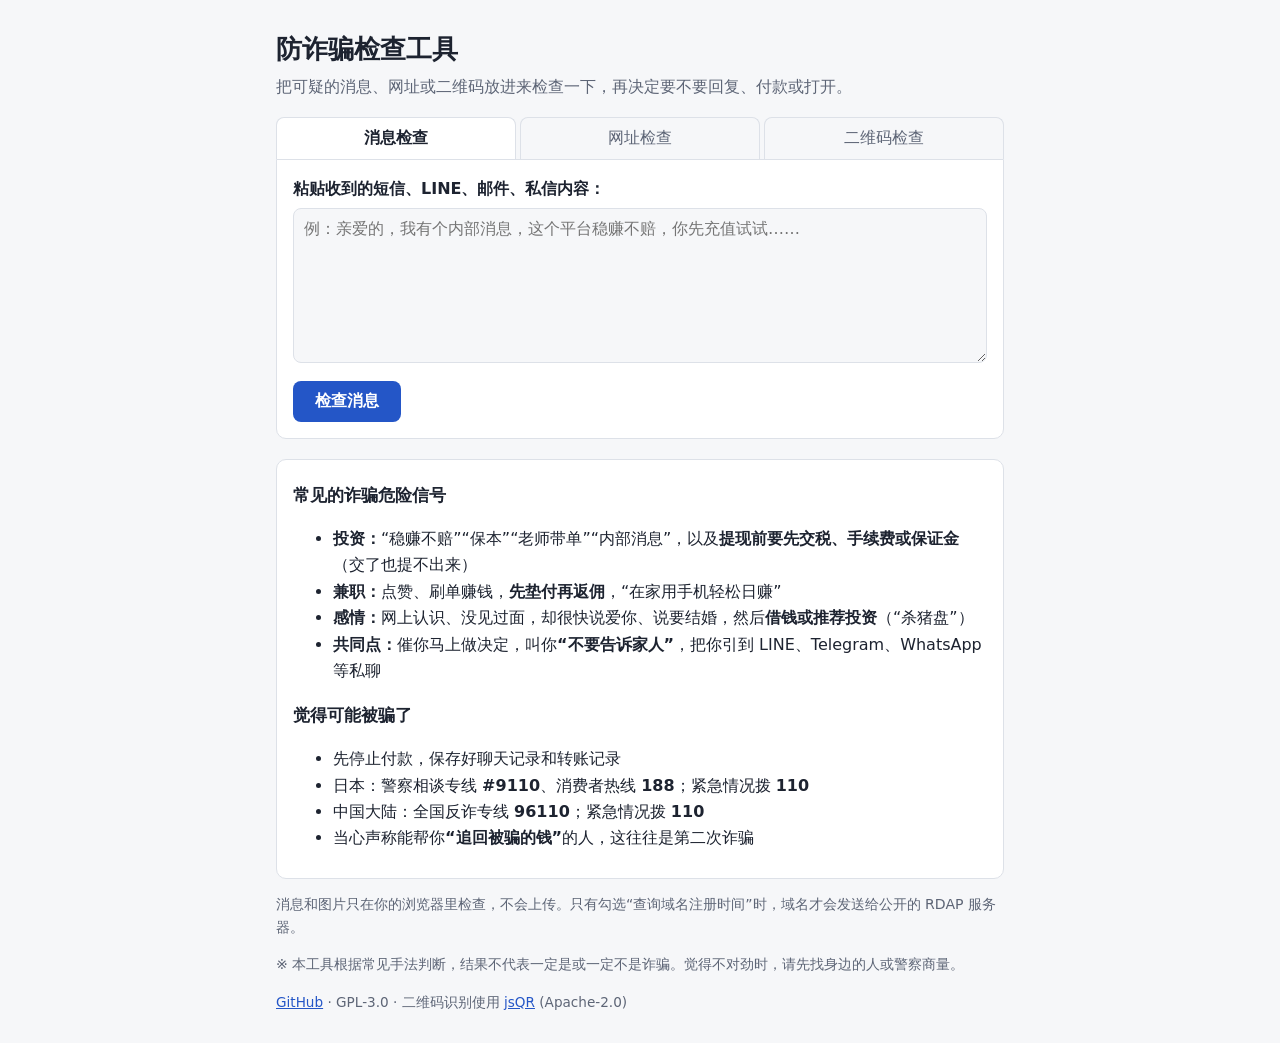
==== docs/index.html @ bf2ab5f3 "feat: 新增诈骗消息检查、域名注册时间检查、二维码检查、网页版和浏览器扩展 - scam_check.py: 按常见诈骗话术（投资/兼职刷单/感情/冒充机构等）打分 - domain_age.py" ====
<!DOCTYPE html>
<html lang="zh-CN">
<head>
<meta charset="utf-8">
<meta name="viewport" content="width=device-width, initial-scale=1">
<title>防诈骗检查工具 | safe-url-guard</title>
<meta name="description" content="检查可疑消息、网址和二维码，防止投资诈骗、兼职刷单诈骗、感情诈骗和钓鱼网站。">
<link rel="stylesheet" href="style.css">
</head>
<body>
<header>
  <h1>防诈骗检查工具</h1>
  <p class="lead">把可疑的消息、网址或二维码放进来检查一下，再决定要不要回复、付款或打开。</p>
</header>

<main>
  <nav class="tabs" role="tablist">
    <button role="tab" aria-selected="true" data-tab="msg">消息检查</button>
    <button role="tab" aria-selected="false" data-tab="url">网址检查</button>
    <button role="tab" aria-selected="false" data-tab="qr">二维码检查</button>
  </nav>

  <section id="tab-msg" class="panel">
    <label for="msg-input">粘贴收到的短信、LINE、邮件、私信内容：</label>
    <textarea id="msg-input" rows="7" placeholder="例：亲爱的，我有个内部消息，这个平台稳赚不赔，你先充值试试……"></textarea>
    <button id="msg-btn" class="primary">检查消息</button>
    <div id="msg-result" class="result" aria-live="polite"></div>
  </section>

  <section id="tab-url" class="panel" hidden>
    <label for="url-input">输入网址：</label>
    <input id="url-input" type="text" inputmode="url" placeholder="例：https://example.com/login">
    <label class="check"><input id="url-rdap" type="checkbox" checked> 查询域名注册时间（会把域名发给公开的 RDAP 服务器）</label>
    <button id="url-btn" class="primary">检查网址</button>
    <div id="url-result" class="result" aria-live="polite"></div>
  </section>

  <section id="tab-qr" class="panel" hidden>
    <label for="qr-input">选择二维码图片（截图或照片）：</label>
    <input id="qr-input" type="file" accept="image/*">
    <p class="hint">也可以直接在这个页面按 Ctrl+V / ⌘+V 粘贴截图。</p>
    <div id="qr-result" class="result" aria-live="polite"></div>
  </section>

  <aside class="box">
    <h2>常见的诈骗危险信号</h2>
    <ul>
      <li><b>投资：</b>“稳赚不赔”“保本”“老师带单”“内部消息”，以及<b>提现前要先交税、手续费或保证金</b>（交了也提不出来）</li>
      <li><b>兼职：</b>点赞、刷单赚钱，<b>先垫付再返佣</b>，“在家用手机轻松日赚”</li>
      <li><b>感情：</b>网上认识、没见过面，却很快说爱你、说要结婚，然后<b>借钱或推荐投资</b>（“杀猪盘”）</li>
      <li><b>共同点：</b>催你马上做决定，叫你<b>“不要告诉家人”</b>，把你引到 LINE、Telegram、WhatsApp 等私聊</li>
    </ul>
    <h2>觉得可能被骗了</h2>
    <ul>
      <li>先停止付款，保存好聊天记录和转账记录</li>
      <li>日本：警察相谈专线 <b>#9110</b>、消费者热线 <b>188</b>；紧急情况拨 <b>110</b></li>
      <li>中国大陆：全国反诈专线 <b>96110</b>；紧急情况拨 <b>110</b></li>
      <li>当心声称能帮你<b>“追回被骗的钱”</b>的人，这往往是第二次诈骗</li>
    </ul>
  </aside>

  <p class="privacy">消息和图片只在你的浏览器里检查，不会上传。只有勾选“查询域名注册时间”时，域名才会发送给公开的 RDAP 服务器。</p>
  <p class="privacy">※ 本工具根据常见手法判断，结果不代表一定是或一定不是诈骗。觉得不对劲时，请先找身边的人或警察商量。</p>
</main>

<footer>
  <a href="https://github.com/teikaki4399-hash/safe-url-guard">GitHub</a> · GPL-3.0 ·
  二维码识别使用 <a href="https://github.com/cozmo/jsQR">jsQR</a> (Apache-2.0)
</footer>

<script src="vendor/jsQR.js"></script>
<script src="scam_core.js"></script>
<script src="app.js"></script>
</body>
</html>
---- docs/style.css ----
:root {
  --bg: #f6f7f9; --card: #fff; --text: #1d2330; --muted: #5d6576; --line: #dde1e8;
  --accent: #2456c7; --high: #c62828; --high-bg: #fdecea; --mid: #a15c00; --mid-bg: #fff4e0;
  --low: #49617a; --low-bg: #eef2f7; --ok: #1e7d43; --ok-bg: #e8f5ed;
}
@media (prefers-color-scheme: dark) {
  :root {
    --bg: #14171c; --card: #1e232b; --text: #e6e9ef; --muted: #a0a8b8; --line: #343b47;
    --accent: #7aa2ff; --high: #ff8a80; --high-bg: #3a1f1f; --mid: #ffc266; --mid-bg: #3a2e1a;
    --low: #b0c0d4; --low-bg: #252c36; --ok: #7fd6a0; --ok-bg: #1b3326;
  }
}
* { box-sizing: border-box; }
body {
  margin: 0; background: var(--bg); color: var(--text); line-height: 1.65;
  font-family: system-ui, -apple-system, "Segoe UI", "Hiragino Sans", "PingFang SC", "Microsoft YaHei", sans-serif;
}
header, main, footer { max-width: 760px; margin: 0 auto; padding: 0 16px; }
header { padding-top: 28px; }
h1 { margin: 0 0 4px; font-size: 1.6rem; }
h2 { font-size: 1.05rem; margin: 18px 0 6px; }
.lead { color: var(--muted); margin-top: 0; }
.tabs { display: flex; gap: 4px; margin-top: 16px; }
.tabs button {
  flex: 1; padding: 10px 6px; border: 1px solid var(--line); border-bottom: none;
  border-radius: 8px 8px 0 0; background: transparent; color: var(--muted); font-size: 1rem; cursor: pointer;
}
.tabs button[aria-selected="true"] { background: var(--card); color: var(--text); font-weight: 600; }
.panel { background: var(--card); border: 1px solid var(--line); border-radius: 0 0 10px 10px; padding: 16px; }
label { display: block; margin-bottom: 6px; font-weight: 600; }
label.check { font-weight: normal; color: var(--muted); font-size: .9rem; margin-top: 8px; }
textarea, input[type="text"] {
  width: 100%; padding: 10px; font-size: 1rem; border: 1px solid var(--line); border-radius: 8px;
  background: var(--bg); color: var(--text); font-family: inherit;
}
button.primary {
  margin-top: 10px; padding: 10px 22px; font-size: 1rem; border: none; border-radius: 8px;
  background: var(--accent); color: #fff; cursor: pointer; font-weight: 600;
}
@media (prefers-color-scheme: dark) { button.primary { color: #10131a; } }
.hint, .privacy { color: var(--muted); font-size: .88rem; }
.result:empty { display: none; }
.result { margin-top: 14px; }
.verdict { padding: 12px 14px; border-radius: 8px; font-weight: 700; font-size: 1.1rem; }
.lv3 { background: var(--high-bg); color: var(--high); }
.lv2 { background: var(--mid-bg); color: var(--mid); }
.lv1 { background: var(--low-bg); color: var(--low); }
.lv0 { background: var(--ok-bg); color: var(--ok); }
.result ul { padding-left: 1.2em; }
.result li { margin: 6px 0; }
.tag { display: inline-block; font-size: .8rem; padding: 0 6px; border-radius: 4px; background: var(--low-bg); color: var(--low); margin-right: 4px; }
.match { color: var(--muted); font-size: .88rem; }
mark { background: #ffe08a; color: #000; border-radius: 2px; }
.box { background: var(--card); border: 1px solid var(--line); border-radius: 10px; padding: 4px 16px 10px; margin-top: 20px; }
footer { color: var(--muted); font-size: .85rem; padding-bottom: 30px; }
a { color: var(--accent); }
code { word-break: break-all; }
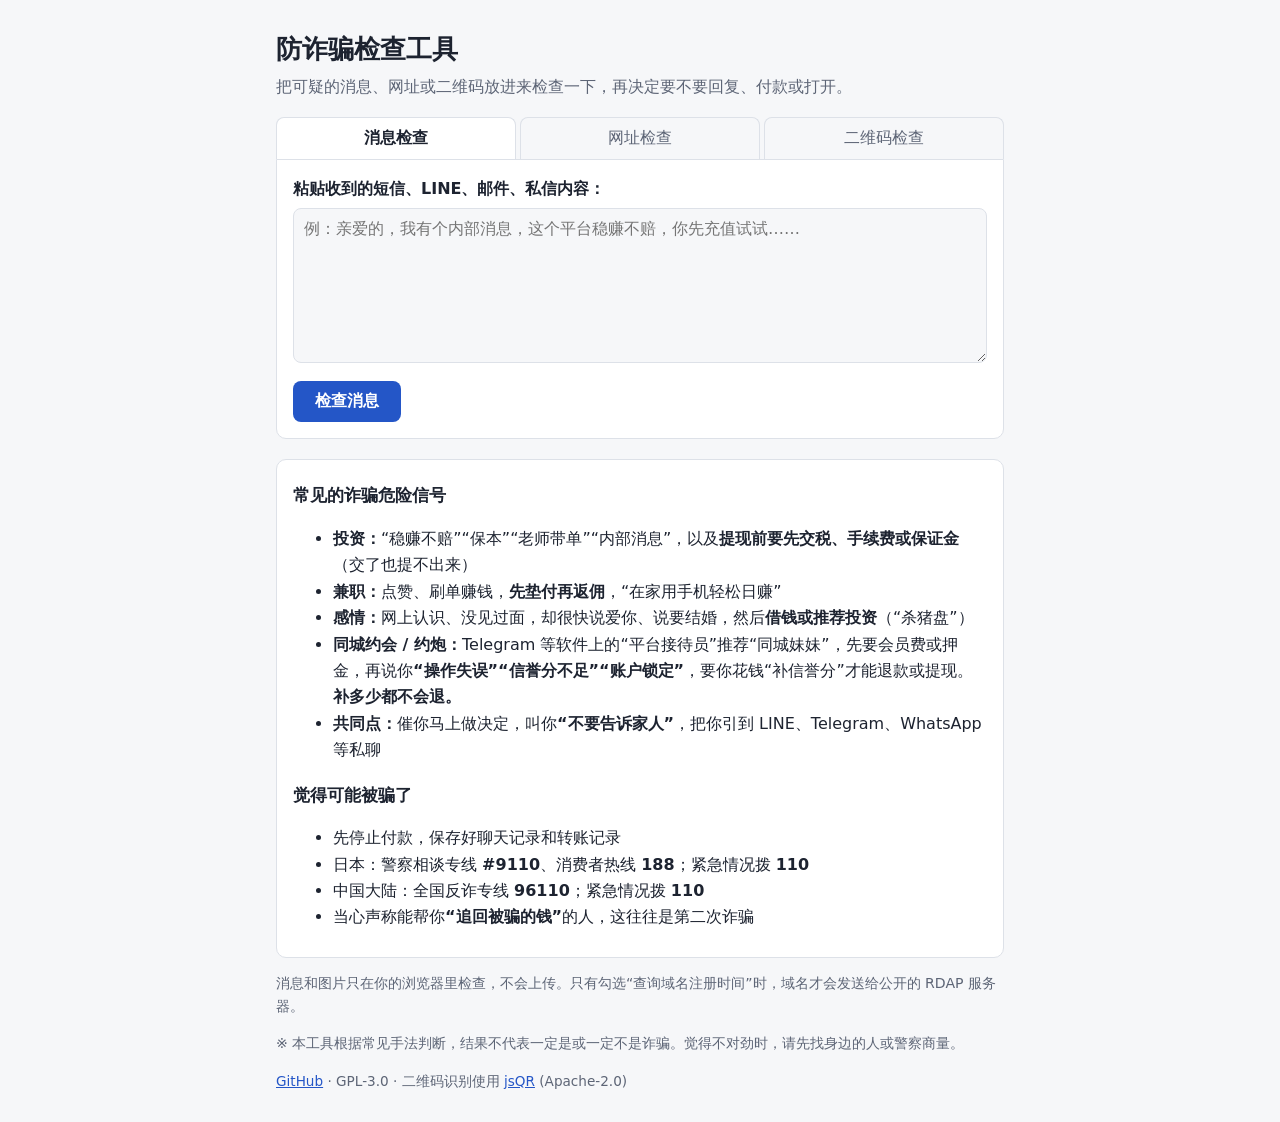
==== commit cebec02e: "feat(rules): 新增交友平台诈骗和“信誉分/解冻/返款”诈骗的检测规则" ====
--- a/docs/index.html
+++ b/docs/index.html
@@ -48,6 +48,7 @@
       <li><b>投资：</b>“稳赚不赔”“保本”“老师带单”“内部消息”，以及<b>提现前要先交税、手续费或保证金</b>（交了也提不出来）</li>
       <li><b>兼职：</b>点赞、刷单赚钱，<b>先垫付再返佣</b>，“在家用手机轻松日赚”</li>
       <li><b>感情：</b>网上认识、没见过面，却很快说爱你、说要结婚，然后<b>借钱或推荐投资</b>（“杀猪盘”）</li>
+      <li><b>同城约会 / 约炮：</b>Telegram 等软件上的“平台接待员”推荐“同城妹妹”，先要会员费或押金，再说你<b>“操作失误”“信誉分不足”“账户锁定”</b>，要你花钱“补信誉分”才能退款或提现。<b>补多少都不会退。</b></li>
       <li><b>共同点：</b>催你马上做决定，叫你<b>“不要告诉家人”</b>，把你引到 LINE、Telegram、WhatsApp 等私聊</li>
     </ul>
     <h2>觉得可能被骗了</h2>
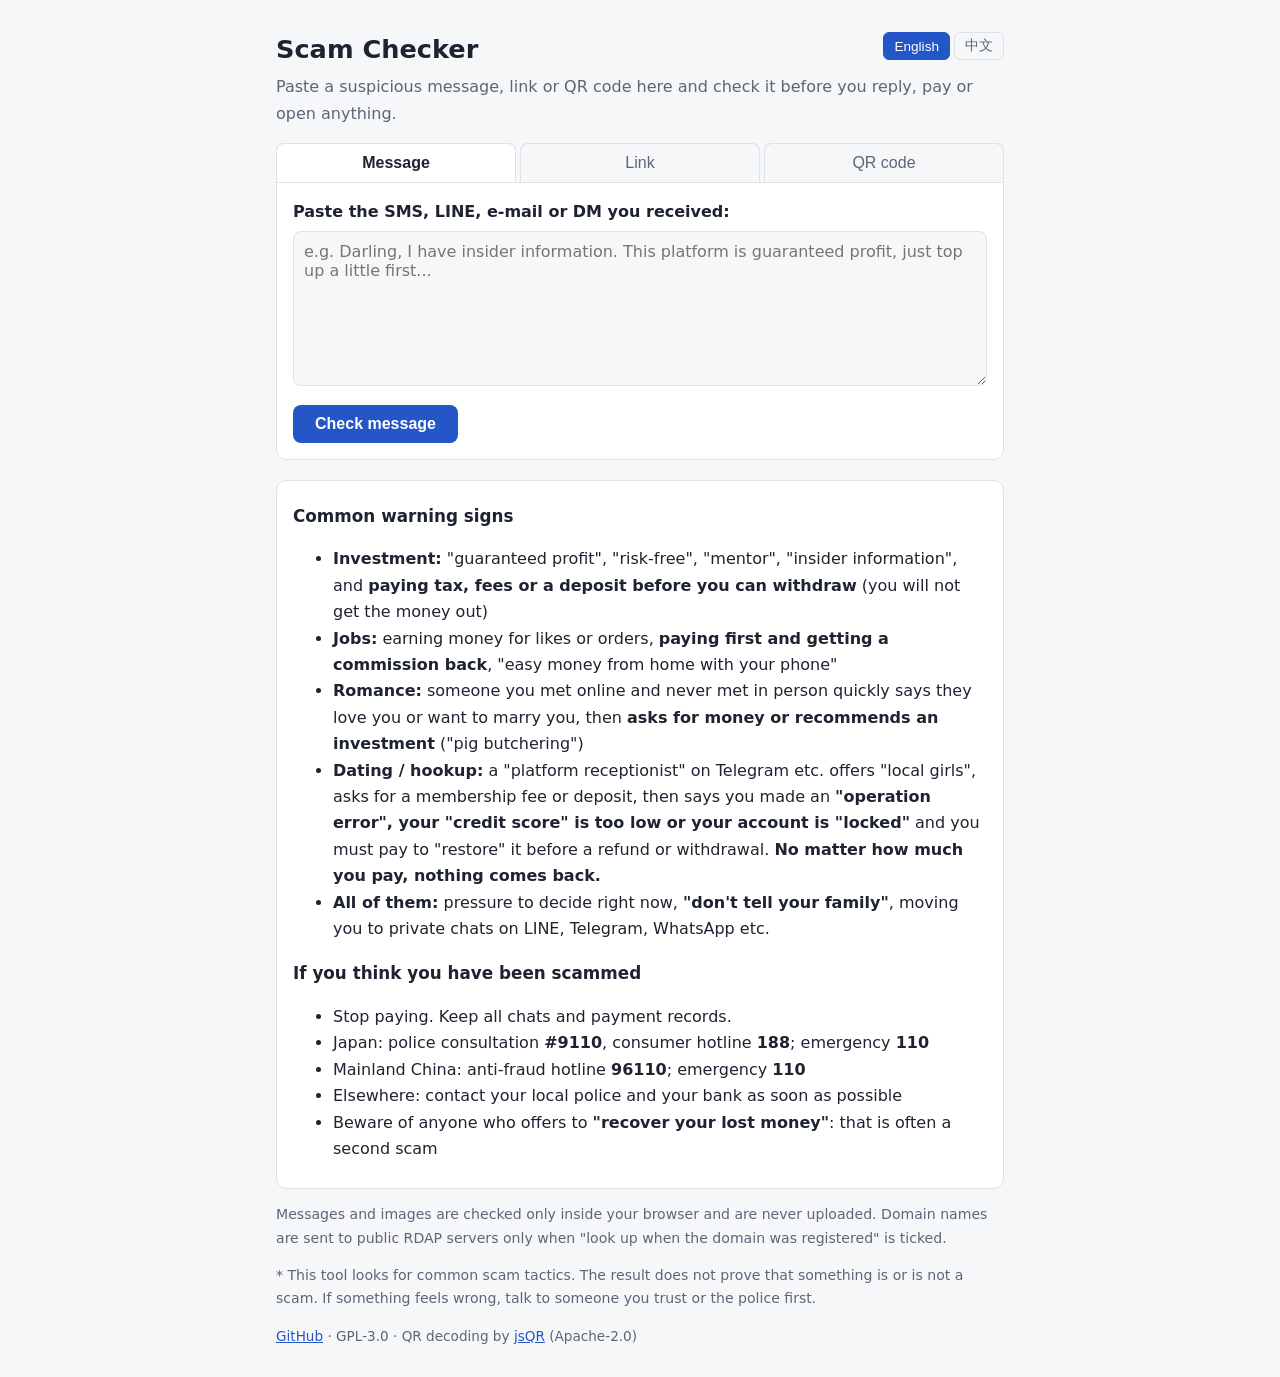
==== commit 61270315: "feat: English by default with Simplified Chinese option; weekly health check - CLI tools: English so" ====
--- a/docs/index.html
+++ b/docs/index.html
@@ -1,74 +1,80 @@
 <!DOCTYPE html>
-<html lang="zh-CN">
+<html lang="en">
 <head>
 <meta charset="utf-8">
 <meta name="viewport" content="width=device-width, initial-scale=1">
-<title>防诈骗检查工具 | safe-url-guard</title>
-<meta name="description" content="检查可疑消息、网址和二维码，防止投资诈骗、兼职刷单诈骗、感情诈骗和钓鱼网站。">
+<title>Scam Checker | safe-url-guard</title>
+<meta name="description" content="Check suspicious messages, links and QR codes for investment, job, romance and dating scams and phishing sites. 检查可疑消息、网址和二维码。">
 <link rel="stylesheet" href="style.css">
 </head>
 <body>
 <header>
-  <h1>防诈骗检查工具</h1>
-  <p class="lead">把可疑的消息、网址或二维码放进来检查一下，再决定要不要回复、付款或打开。</p>
+  <div class="lang-switch" role="group" aria-label="Language / 语言">
+    <button type="button" data-lang="en">English</button>
+    <button type="button" data-lang="zh">中文</button>
+  </div>
+  <h1 data-i18n="h1">Scam Checker</h1>
+  <p class="lead" data-i18n="lead">Paste a suspicious message, link or QR code here and check it before you reply, pay or open anything.</p>
 </header>
 
 <main>
   <nav class="tabs" role="tablist">
-    <button role="tab" aria-selected="true" data-tab="msg">消息检查</button>
-    <button role="tab" aria-selected="false" data-tab="url">网址检查</button>
-    <button role="tab" aria-selected="false" data-tab="qr">二维码检查</button>
+    <button role="tab" aria-selected="true" data-tab="msg" data-i18n="tab_msg">Message</button>
+    <button role="tab" aria-selected="false" data-tab="url" data-i18n="tab_url">Link</button>
+    <button role="tab" aria-selected="false" data-tab="qr" data-i18n="tab_qr">QR code</button>
   </nav>
 
   <section id="tab-msg" class="panel">
-    <label for="msg-input">粘贴收到的短信、LINE、邮件、私信内容：</label>
-    <textarea id="msg-input" rows="7" placeholder="例：亲爱的，我有个内部消息，这个平台稳赚不赔，你先充值试试……"></textarea>
-    <button id="msg-btn" class="primary">检查消息</button>
+    <label for="msg-input" data-i18n="msg_label">Paste the SMS, LINE, e-mail or DM you received:</label>
+    <textarea id="msg-input" rows="7" data-i18n-ph="msg_ph"></textarea>
+    <button id="msg-btn" class="primary" data-i18n="msg_btn">Check message</button>
     <div id="msg-result" class="result" aria-live="polite"></div>
   </section>
 
   <section id="tab-url" class="panel" hidden>
-    <label for="url-input">输入网址：</label>
-    <input id="url-input" type="text" inputmode="url" placeholder="例：https://example.com/login">
-    <label class="check"><input id="url-rdap" type="checkbox" checked> 查询域名注册时间（会把域名发给公开的 RDAP 服务器）</label>
-    <button id="url-btn" class="primary">检查网址</button>
+    <label for="url-input" data-i18n="url_label">Enter a link:</label>
+    <input id="url-input" type="text" inputmode="url" placeholder="https://example.com/login">
+    <label class="check"><input id="url-rdap" type="checkbox" checked> <span data-i18n="url_rdap"></span></label>
+    <button id="url-btn" class="primary" data-i18n="url_btn">Check link</button>
     <div id="url-result" class="result" aria-live="polite"></div>
   </section>
 
   <section id="tab-qr" class="panel" hidden>
-    <label for="qr-input">选择二维码图片（截图或照片）：</label>
+    <label for="qr-input" data-i18n="qr_label">Choose a QR-code image (screenshot or photo):</label>
     <input id="qr-input" type="file" accept="image/*">
-    <p class="hint">也可以直接在这个页面按 Ctrl+V / ⌘+V 粘贴截图。</p>
+    <p class="hint" data-i18n="qr_hint"></p>
     <div id="qr-result" class="result" aria-live="polite"></div>
   </section>
 
   <aside class="box">
-    <h2>常见的诈骗危险信号</h2>
+    <h2 data-i18n="signs_h">Common warning signs</h2>
     <ul>
-      <li><b>投资：</b>“稳赚不赔”“保本”“老师带单”“内部消息”，以及<b>提现前要先交税、手续费或保证金</b>（交了也提不出来）</li>
-      <li><b>兼职：</b>点赞、刷单赚钱，<b>先垫付再返佣</b>，“在家用手机轻松日赚”</li>
-      <li><b>感情：</b>网上认识、没见过面，却很快说爱你、说要结婚，然后<b>借钱或推荐投资</b>（“杀猪盘”）</li>
-      <li><b>同城约会 / 约炮：</b>Telegram 等软件上的“平台接待员”推荐“同城妹妹”，先要会员费或押金，再说你<b>“操作失误”“信誉分不足”“账户锁定”</b>，要你花钱“补信誉分”才能退款或提现。<b>补多少都不会退。</b></li>
-      <li><b>共同点：</b>催你马上做决定，叫你<b>“不要告诉家人”</b>，把你引到 LINE、Telegram、WhatsApp 等私聊</li>
+      <li data-i18n="sign_inv"></li>
+      <li data-i18n="sign_job"></li>
+      <li data-i18n="sign_rom"></li>
+      <li data-i18n="sign_hook"></li>
+      <li data-i18n="sign_common"></li>
     </ul>
-    <h2>觉得可能被骗了</h2>
+    <h2 data-i18n="help_h">If you think you have been scammed</h2>
     <ul>
-      <li>先停止付款，保存好聊天记录和转账记录</li>
-      <li>日本：警察相谈专线 <b>#9110</b>、消费者热线 <b>188</b>；紧急情况拨 <b>110</b></li>
-      <li>中国大陆：全国反诈专线 <b>96110</b>；紧急情况拨 <b>110</b></li>
-      <li>当心声称能帮你<b>“追回被骗的钱”</b>的人，这往往是第二次诈骗</li>
+      <li data-i18n="help_stop"></li>
+      <li data-i18n="help_jp"></li>
+      <li data-i18n="help_cn"></li>
+      <li data-i18n="help_other"></li>
+      <li data-i18n="help_recovery"></li>
     </ul>
   </aside>
 
-  <p class="privacy">消息和图片只在你的浏览器里检查，不会上传。只有勾选“查询域名注册时间”时，域名才会发送给公开的 RDAP 服务器。</p>
-  <p class="privacy">※ 本工具根据常见手法判断，结果不代表一定是或一定不是诈骗。觉得不对劲时，请先找身边的人或警察商量。</p>
+  <p class="privacy" data-i18n="privacy"></p>
+  <p class="privacy" data-i18n="disclaimer"></p>
 </main>
 
 <footer>
   <a href="https://github.com/teikaki4399-hash/safe-url-guard">GitHub</a> · GPL-3.0 ·
-  二维码识别使用 <a href="https://github.com/cozmo/jsQR">jsQR</a> (Apache-2.0)
+  <span data-i18n="footer_qr">QR decoding by</span> <a href="https://github.com/cozmo/jsQR">jsQR</a> (Apache-2.0)
 </footer>
 
+<script src="i18n.js"></script>
 <script src="vendor/jsQR.js"></script>
 <script src="scam_core.js"></script>
 <script src="app.js"></script>
--- a/docs/style.css
+++ b/docs/style.css
@@ -55,3 +55,7 @@
 footer { color: var(--muted); font-size: .85rem; padding-bottom: 30px; }
 a { color: var(--accent); }
 code { word-break: break-all; }
+.lang-switch { float: right; display: flex; gap: 4px; margin-top: 4px; }
+.lang-switch button { padding: 4px 10px; border: 1px solid var(--line); border-radius: 6px; background: transparent; color: var(--muted); cursor: pointer; font-size: .85rem; }
+.lang-switch button[aria-pressed="true"] { background: var(--accent); border-color: var(--accent); color: #fff; }
+@media (prefers-color-scheme: dark) { .lang-switch button[aria-pressed="true"] { color: #10131a; } }
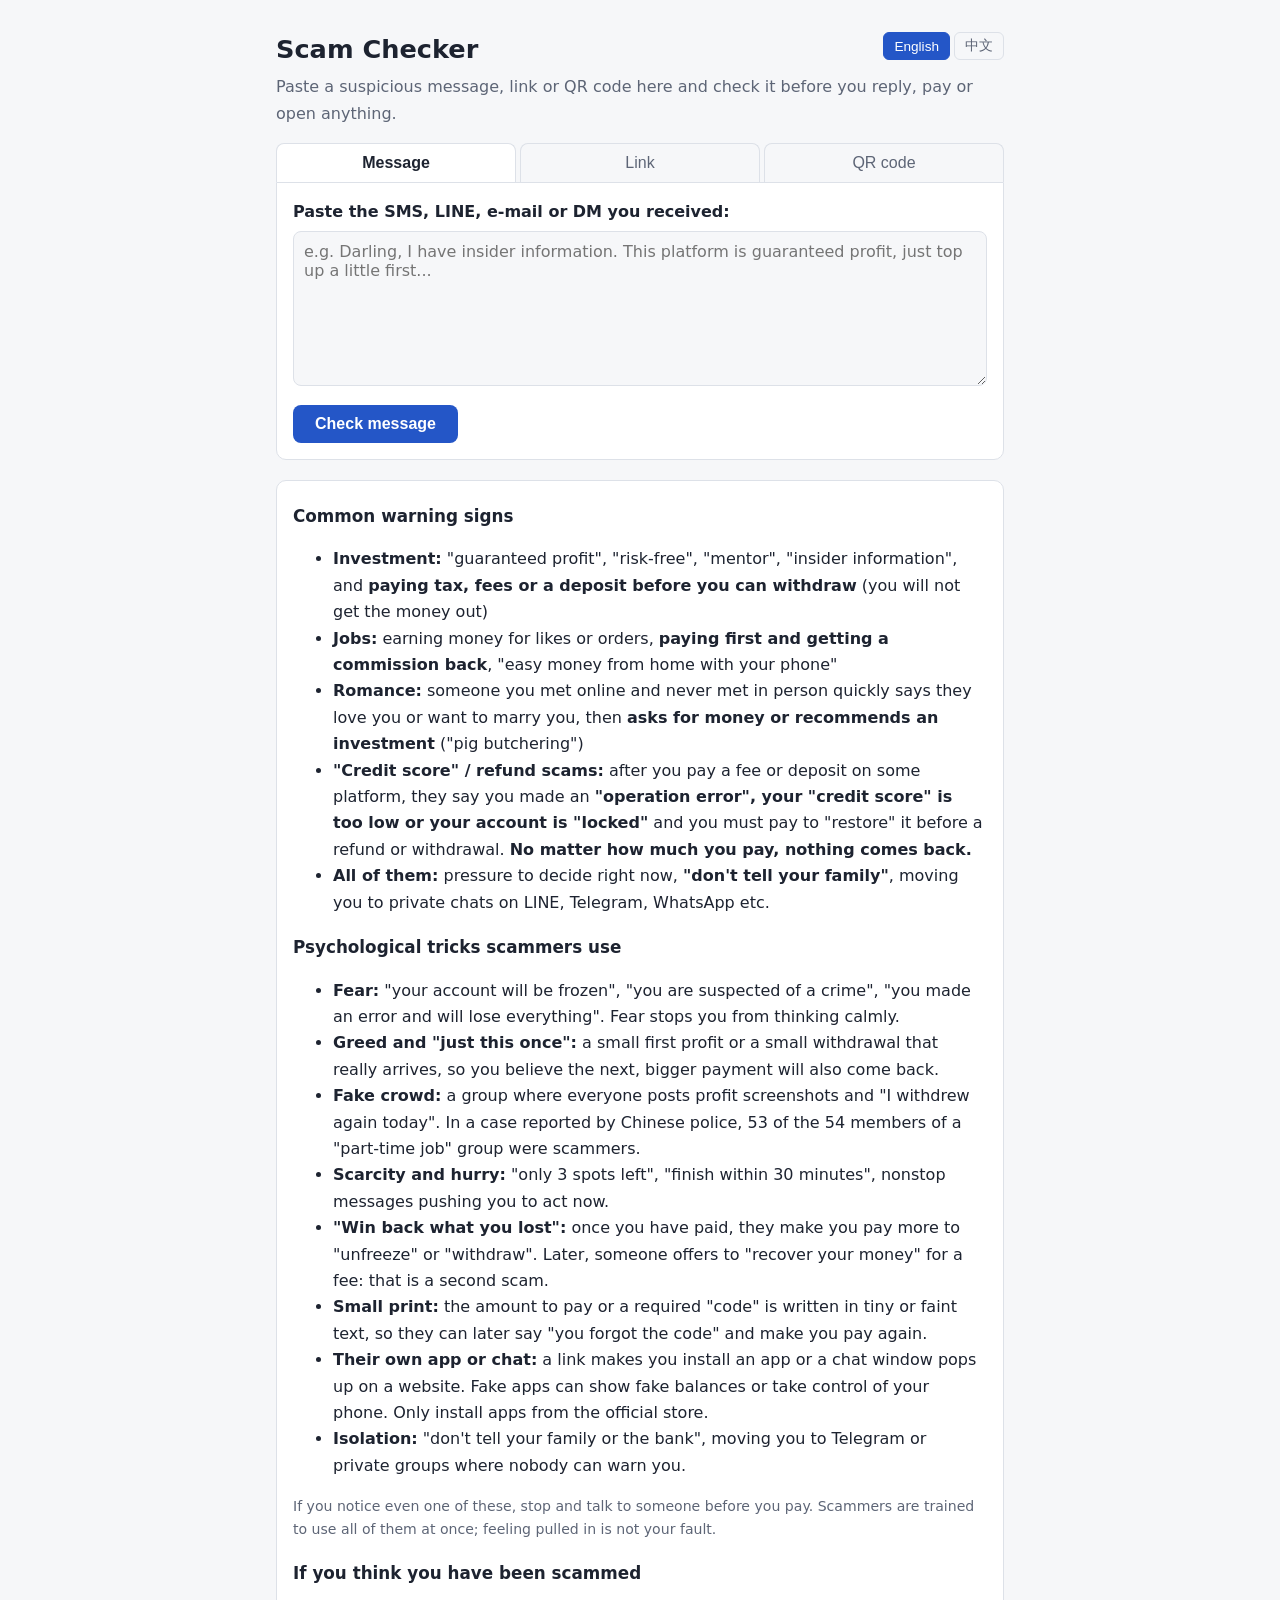
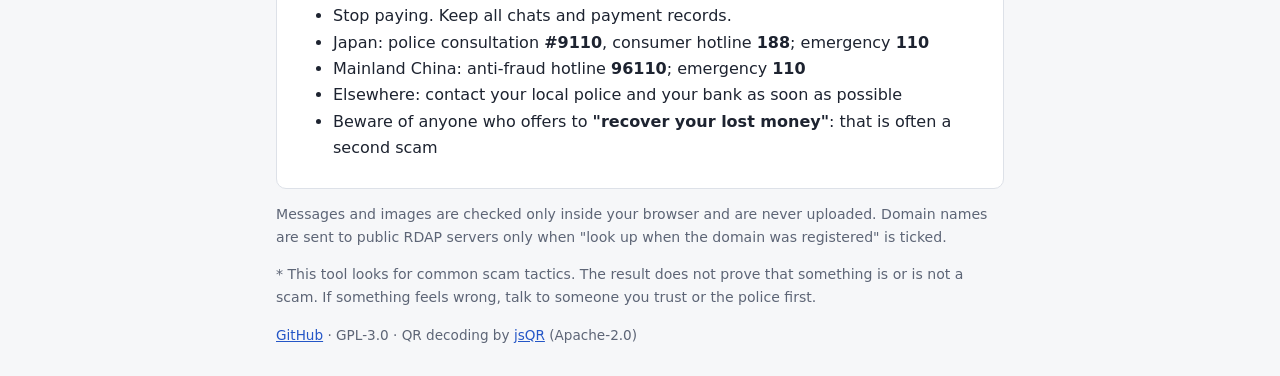
==== commit c2996e4f: "feat(rules): detect fake-crowd groups, scarcity, recovery scams, remote control and hidden-code tric" ====
--- a/docs/index.html
+++ b/docs/index.html
@@ -55,6 +55,18 @@
       <li data-i18n="sign_hook"></li>
       <li data-i18n="sign_common"></li>
     </ul>
+    <h2 data-i18n="psy_h">Psychological tricks scammers use</h2>
+    <ul>
+      <li data-i18n="psy_fear"></li>
+      <li data-i18n="psy_greed"></li>
+      <li data-i18n="psy_crowd"></li>
+      <li data-i18n="psy_scarcity"></li>
+      <li data-i18n="psy_sunk"></li>
+      <li data-i18n="psy_small"></li>
+      <li data-i18n="psy_app"></li>
+      <li data-i18n="psy_isolate"></li>
+    </ul>
+    <p class="hint" data-i18n="psy_tip"></p>
     <h2 data-i18n="help_h">If you think you have been scammed</h2>
     <ul>
       <li data-i18n="help_stop"></li>
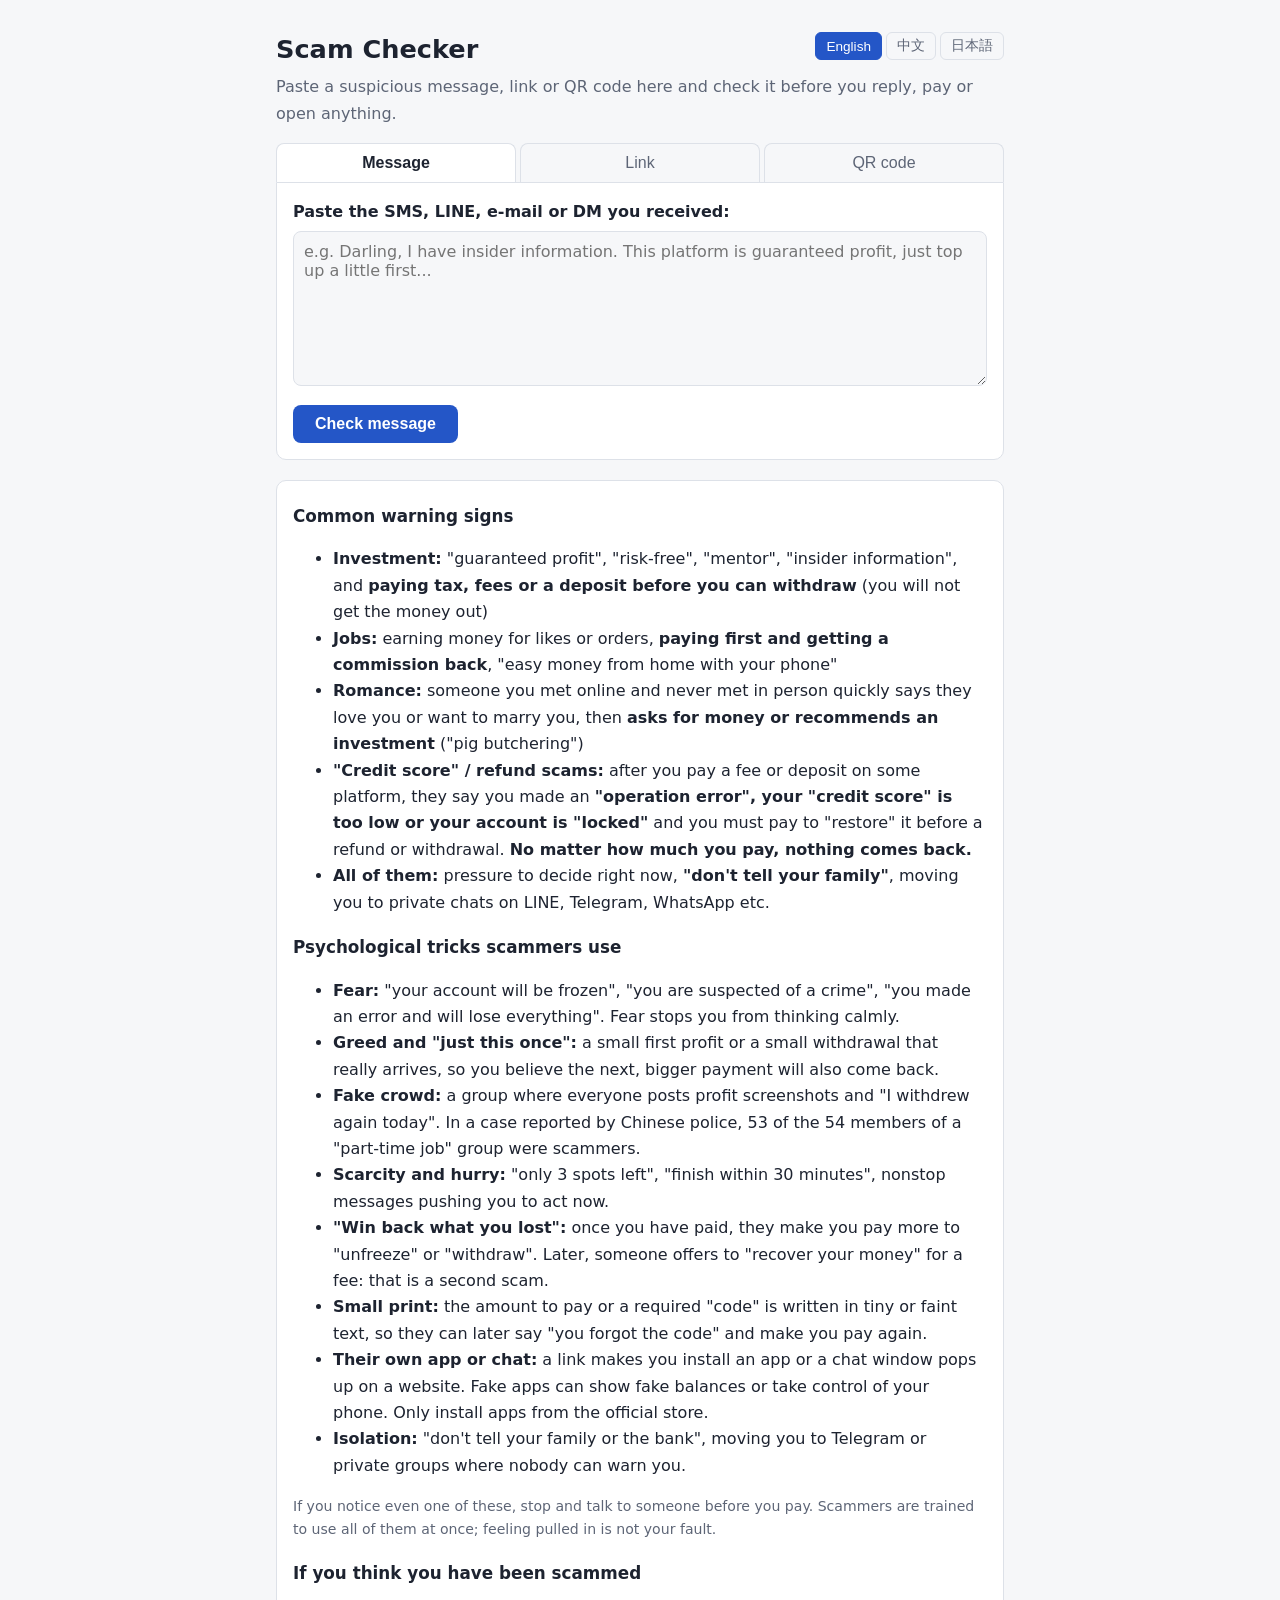
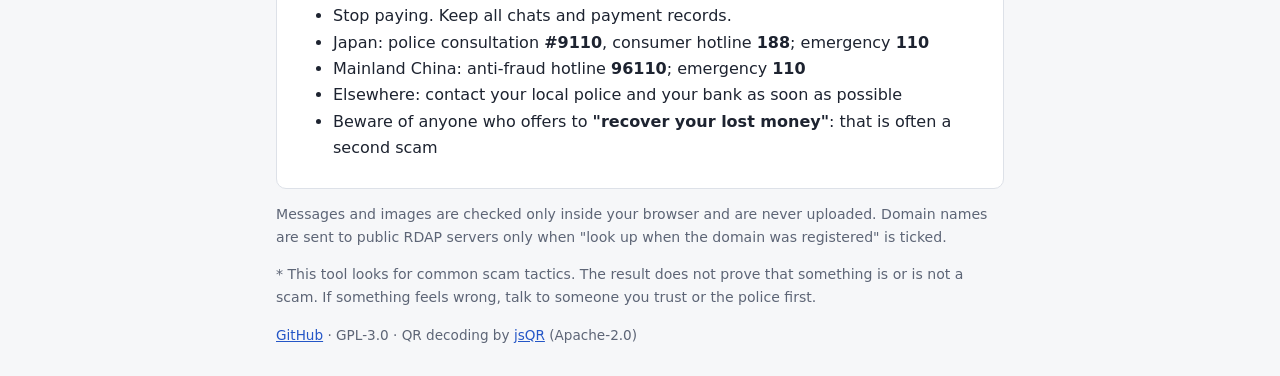
==== commit ea506d31: "feat(i18n): Japanese UI for the web checker, the extension and a Japanese README - docs/: Japanese U" ====
--- a/docs/index.html
+++ b/docs/index.html
@@ -4,14 +4,15 @@
 <meta charset="utf-8">
 <meta name="viewport" content="width=device-width, initial-scale=1">
 <title>Scam Checker | safe-url-guard</title>
-<meta name="description" content="Check suspicious messages, links and QR codes for investment, job, romance and dating scams and phishing sites. 检查可疑消息、网址和二维码。">
+<meta name="description" content="Check suspicious messages, links and QR codes for investment, job, romance and dating scams and phishing sites. 检查可疑消息、网址和二维码。あやしいメッセージ・リンク・QRコードをチェック。">
 <link rel="stylesheet" href="style.css">
 </head>
 <body>
 <header>
-  <div class="lang-switch" role="group" aria-label="Language / 语言">
+  <div class="lang-switch" role="group" aria-label="Language / 语言 / 言語">
     <button type="button" data-lang="en">English</button>
     <button type="button" data-lang="zh">中文</button>
+    <button type="button" data-lang="ja">日本語</button>
   </div>
   <h1 data-i18n="h1">Scam Checker</h1>
   <p class="lead" data-i18n="lead">Paste a suspicious message, link or QR code here and check it before you reply, pay or open anything.</p>
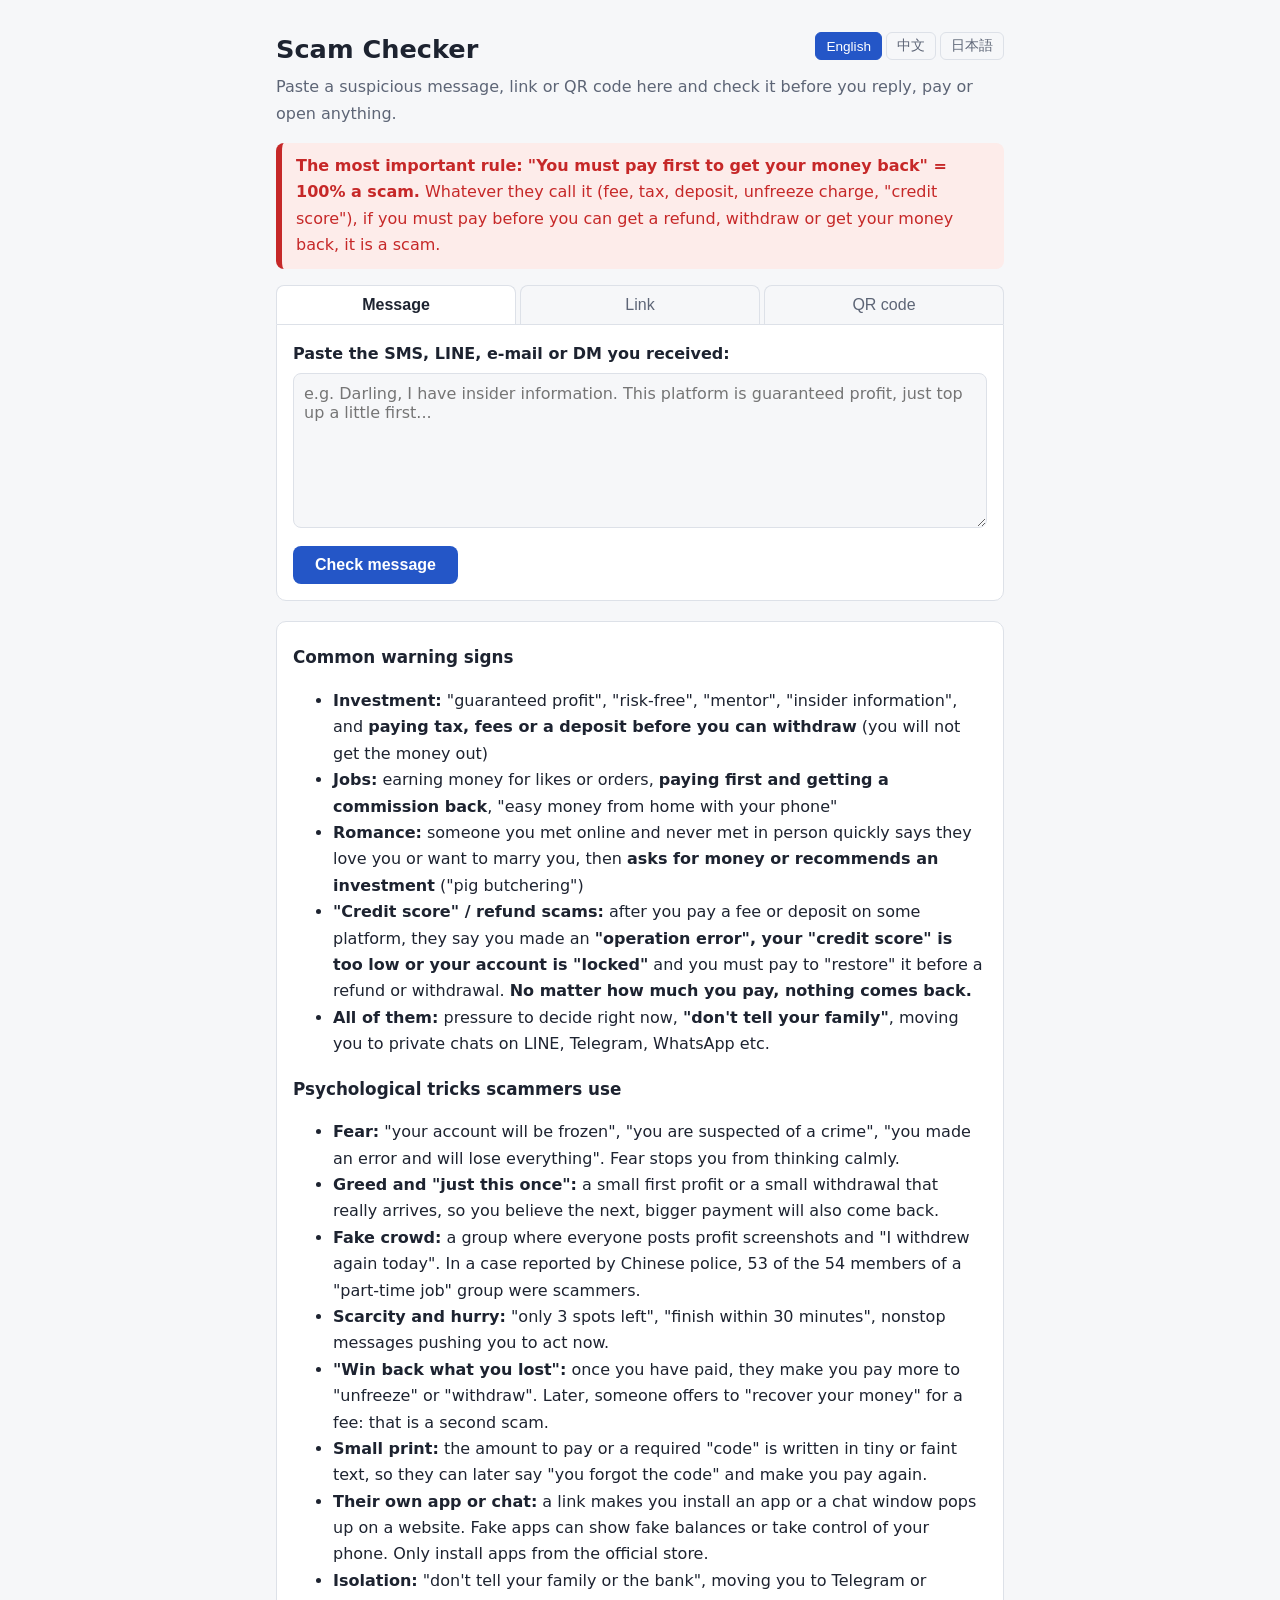
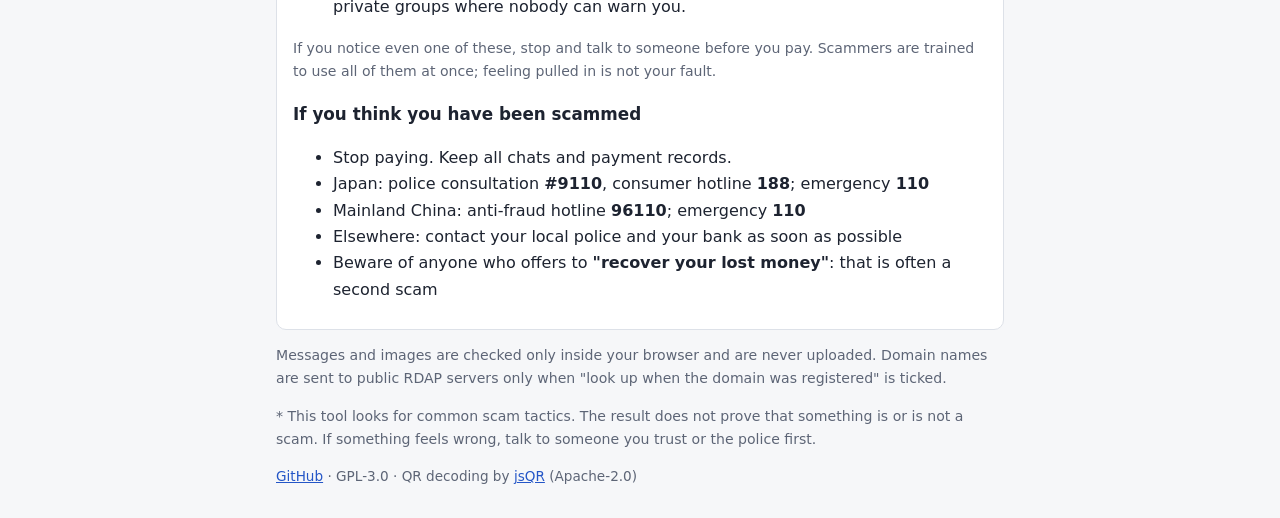
==== commit 80a499a7: "feat: the most important rule - "pay first to get your money back" = 100% a scam - scam_rules.json: " ====
--- a/docs/index.html
+++ b/docs/index.html
@@ -16,6 +16,7 @@
   </div>
   <h1 data-i18n="h1">Scam Checker</h1>
   <p class="lead" data-i18n="lead">Paste a suspicious message, link or QR code here and check it before you reply, pay or open anything.</p>
+  <p class="golden" role="note" data-i18n="golden"></p>
 </header>
 
 <main>
--- a/docs/style.css
+++ b/docs/style.css
@@ -55,6 +55,7 @@
 footer { color: var(--muted); font-size: .85rem; padding-bottom: 30px; }
 a { color: var(--accent); }
 code { word-break: break-all; }
+.golden { background: var(--high-bg); color: var(--high); border-left: 6px solid var(--high); border-radius: 8px; padding: 10px 14px; margin: 10px 0 0; }
 .lang-switch { float: right; display: flex; gap: 4px; margin-top: 4px; }
 .lang-switch button { padding: 4px 10px; border: 1px solid var(--line); border-radius: 6px; background: transparent; color: var(--muted); cursor: pointer; font-size: .85rem; }
 .lang-switch button[aria-pressed="true"] { background: var(--accent); border-color: var(--accent); color: #fff; }
